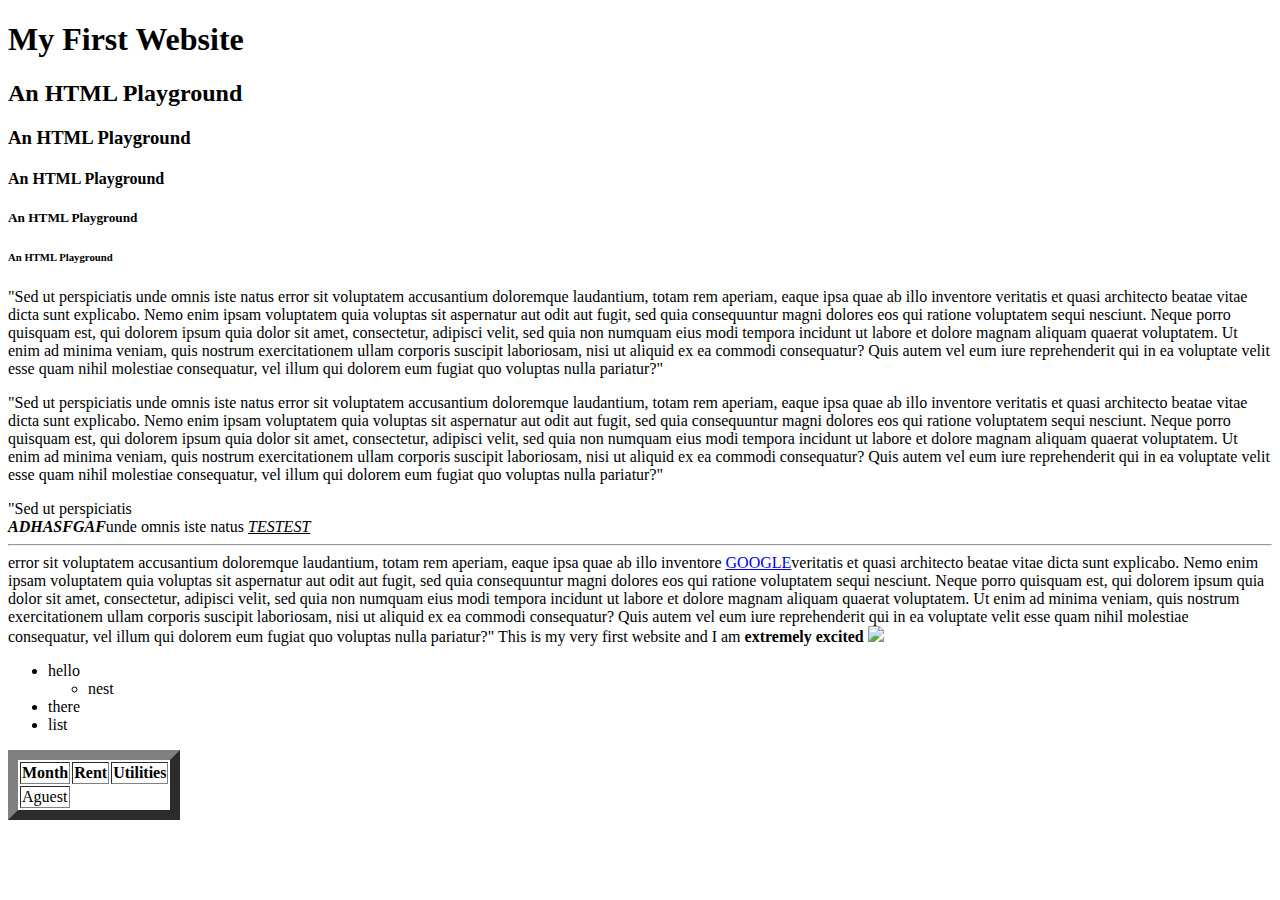
==== index.html @ 72a0f2a4 "Add files via upload" ====
<!DOCTYPE html>
<html>
	<head>
		<meta charset="utf-8">
		<meta name="viewport" content="width=device-width, initial-scale=1">
		<title>My First Website</title>
	</head>
	<body>
		<h1>My First Website</h1>
		<h2>An HTML Playground</h2>
		<h3>An HTML Playground</h3>
		<h4>An HTML Playground</h4>
		<h5>An HTML Playground</h5>
		<h6>An HTML Playground</h6>
		
		<p>
		"Sed ut perspiciatis unde omnis iste natus error sit voluptatem 
		accusantium doloremque laudantium, totam rem aperiam, eaque ipsa quae ab illo 
		inventore veritatis et quasi architecto beatae vitae dicta sunt explicabo. 
		Nemo enim ipsam voluptatem quia voluptas sit aspernatur aut odit aut fugit, 
		sed quia consequuntur magni dolores eos qui ratione voluptatem sequi nesciunt. 
		Neque porro quisquam est, qui dolorem ipsum quia dolor sit amet, consectetur, 
		adipisci velit, sed quia non numquam eius modi tempora incidunt ut labore 
		et dolore magnam aliquam quaerat voluptatem. Ut enim ad minima veniam, quis 
		nostrum exercitationem ullam corporis suscipit laboriosam, nisi ut aliquid 
		ex ea commodi consequatur? Quis autem vel eum iure reprehenderit qui in ea 
		voluptate velit esse quam nihil molestiae consequatur, vel illum qui dolorem 
		eum fugiat quo voluptas nulla pariatur?"
		</p>
		
		<p>
		"Sed ut perspiciatis unde omnis iste natus 
		error sit voluptatem accusantium doloremque 
		laudantium, totam rem aperiam, eaque ipsa quae 
		ab illo inventore veritatis et quasi architecto 
		beatae vitae dicta sunt explicabo. Nemo enim ipsam 
		voluptatem quia voluptas sit aspernatur aut odit aut 
		fugit, sed quia consequuntur magni dolores eos qui ratione 
		voluptatem sequi nesciunt. Neque porro quisquam est, 
		qui dolorem ipsum quia dolor sit amet, consectetur, 
		adipisci velit, sed quia non numquam eius modi 
		tempora incidunt ut labore et dolore magnam aliquam 
		quaerat voluptatem. Ut enim ad minima veniam, quis 
		nostrum exercitationem ullam corporis suscipit laboriosam, 
		nisi ut aliquid ex ea commodi consequatur? Quis autem 
		vel eum iure reprehenderit qui in ea voluptate velit 
		esse quam nihil molestiae consequatur, vel illum qui 
		dolorem eum fugiat quo voluptas nulla pariatur?"</p>
		
		"Sed ut perspiciatis <br>
		<b><i>ADHASFGAF</i></b>unde omnis iste natus 
		<u><em>TESTEST</em></u>
		<hr>error sit voluptatem accusantium doloremque 
		laudantium, totam rem aperiam, eaque ipsa quae 
		ab illo inventore <a href=https://www.google.com target="_blank">GOOGLE</a>veritatis et quasi architecto 
		beatae vitae dicta sunt explicabo. Nemo enim ipsam 
		voluptatem quia voluptas sit aspernatur aut odit aut 
		fugit, sed quia consequuntur magni dolores eos qui ratione 
		voluptatem sequi nesciunt. Neque porro quisquam est, 
		qui dolorem ipsum quia dolor sit amet, consectetur, 
		adipisci velit, sed quia non numquam eius modi 
		tempora incidunt ut labore et dolore magnam aliquam 
		quaerat voluptatem. Ut enim ad minima veniam, quis 
		nostrum exercitationem ullam corporis suscipit laboriosam, 
		nisi ut aliquid ex ea commodi consequatur? Quis autem 
		vel eum iure reprehenderit qui in ea voluptate velit 
		esse quam nihil molestiae consequatur, vel illum qui 
		dolorem eum fugiat quo voluptas nulla pariatur?"
	
		
	This is my very first website and I am <b>extremely excited</b>
	
	
	<img src="https://via.placeholder.com/150">
	
	<ul>
		<li>hello
			<ul>
				<li>nest</li>
				</ul>
			</li>
		<li>there</li>
		<li>list</li>
		
		</ul>


<table border="10">
	<tr>
		<th>Month</th>
		<th>Rent</th>
		<th>Utilities</th>
	</tr>
	<tr>
		<td>Aguest</td>
	</tr>
	
</table>
	</body>

</html>
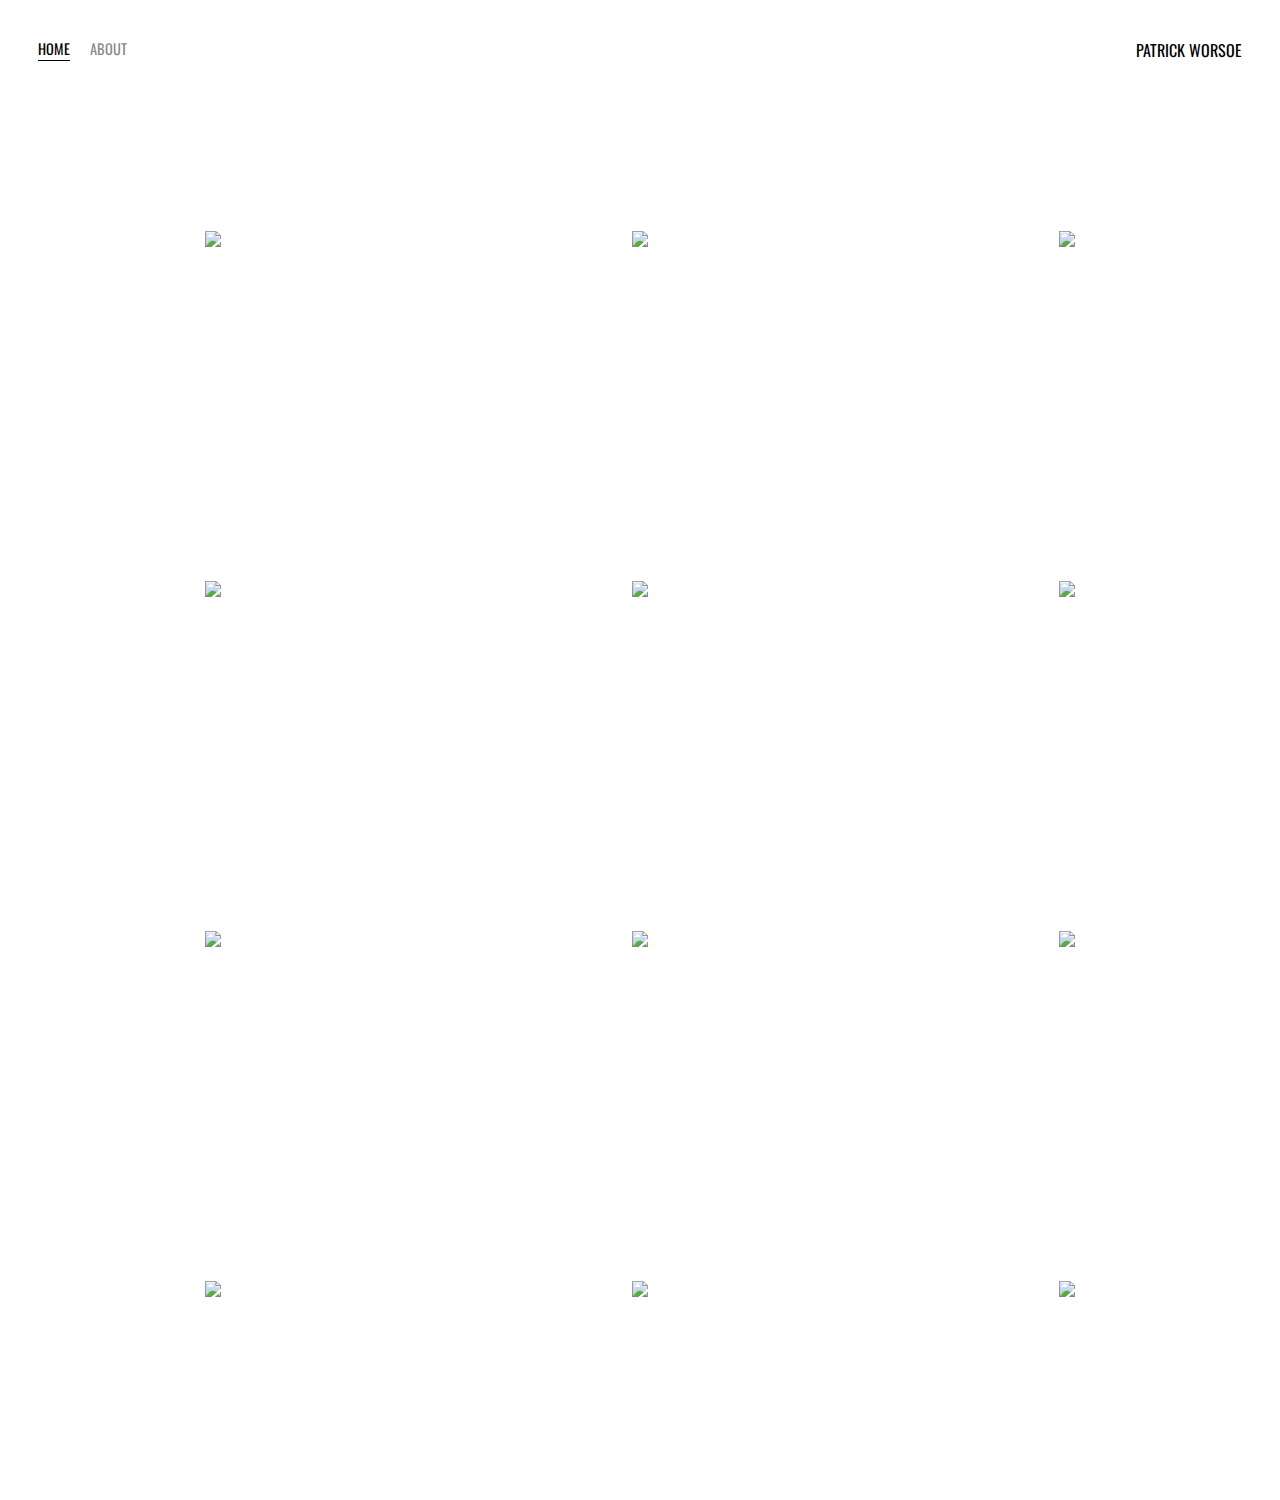
==== commit b94d57a3: "Add files via upload" ====
--- a/index.html
+++ b/index.html
@@ -1,103 +1,222 @@
 <!DOCTYPE html>
 <html>
-	<head>
-		<meta charset="utf-8">
-		<meta name="viewport" content="width=device-width, initial-scale=1">
-		<title>My First Website</title>
-	</head>
-	<body>
-		<h1>My First Website</h1>
-		<h2>An HTML Playground</h2>
-		<h3>An HTML Playground</h3>
-		<h4>An HTML Playground</h4>
-		<h5>An HTML Playground</h5>
-		<h6>An HTML Playground</h6>
-		
-		<p>
-		"Sed ut perspiciatis unde omnis iste natus error sit voluptatem 
-		accusantium doloremque laudantium, totam rem aperiam, eaque ipsa quae ab illo 
-		inventore veritatis et quasi architecto beatae vitae dicta sunt explicabo. 
-		Nemo enim ipsam voluptatem quia voluptas sit aspernatur aut odit aut fugit, 
-		sed quia consequuntur magni dolores eos qui ratione voluptatem sequi nesciunt. 
-		Neque porro quisquam est, qui dolorem ipsum quia dolor sit amet, consectetur, 
-		adipisci velit, sed quia non numquam eius modi tempora incidunt ut labore 
-		et dolore magnam aliquam quaerat voluptatem. Ut enim ad minima veniam, quis 
-		nostrum exercitationem ullam corporis suscipit laboriosam, nisi ut aliquid 
-		ex ea commodi consequatur? Quis autem vel eum iure reprehenderit qui in ea 
-		voluptate velit esse quam nihil molestiae consequatur, vel illum qui dolorem 
-		eum fugiat quo voluptas nulla pariatur?"
-		</p>
-		
-		<p>
-		"Sed ut perspiciatis unde omnis iste natus 
-		error sit voluptatem accusantium doloremque 
-		laudantium, totam rem aperiam, eaque ipsa quae 
-		ab illo inventore veritatis et quasi architecto 
-		beatae vitae dicta sunt explicabo. Nemo enim ipsam 
-		voluptatem quia voluptas sit aspernatur aut odit aut 
-		fugit, sed quia consequuntur magni dolores eos qui ratione 
-		voluptatem sequi nesciunt. Neque porro quisquam est, 
-		qui dolorem ipsum quia dolor sit amet, consectetur, 
-		adipisci velit, sed quia non numquam eius modi 
-		tempora incidunt ut labore et dolore magnam aliquam 
-		quaerat voluptatem. Ut enim ad minima veniam, quis 
-		nostrum exercitationem ullam corporis suscipit laboriosam, 
-		nisi ut aliquid ex ea commodi consequatur? Quis autem 
-		vel eum iure reprehenderit qui in ea voluptate velit 
-		esse quam nihil molestiae consequatur, vel illum qui 
-		dolorem eum fugiat quo voluptas nulla pariatur?"</p>
-		
-		"Sed ut perspiciatis <br>
-		<b><i>ADHASFGAF</i></b>unde omnis iste natus 
-		<u><em>TESTEST</em></u>
-		<hr>error sit voluptatem accusantium doloremque 
-		laudantium, totam rem aperiam, eaque ipsa quae 
-		ab illo inventore <a href=https://www.google.com target="_blank">GOOGLE</a>veritatis et quasi architecto 
-		beatae vitae dicta sunt explicabo. Nemo enim ipsam 
-		voluptatem quia voluptas sit aspernatur aut odit aut 
-		fugit, sed quia consequuntur magni dolores eos qui ratione 
-		voluptatem sequi nesciunt. Neque porro quisquam est, 
-		qui dolorem ipsum quia dolor sit amet, consectetur, 
-		adipisci velit, sed quia non numquam eius modi 
-		tempora incidunt ut labore et dolore magnam aliquam 
-		quaerat voluptatem. Ut enim ad minima veniam, quis 
-		nostrum exercitationem ullam corporis suscipit laboriosam, 
-		nisi ut aliquid ex ea commodi consequatur? Quis autem 
-		vel eum iure reprehenderit qui in ea voluptate velit 
-		esse quam nihil molestiae consequatur, vel illum qui 
-		dolorem eum fugiat quo voluptas nulla pariatur?"
+<head>
+	<meta charset="utf-8" />
+	<title>Page Title</title>
+	<link href="https://fonts.googleapis.com/css2?family=Oswald:wght@300&display=swap" rel="stylesheet">
+	<link rel="stylesheet" href="styles.css">
+</head>
+<body>
+	<div class="container">
+		<div class="nav-wrapper">
+			<div class="left-side">
+				<div class="nav-link-wrapper active-nav-link">
+					<a href="index.html">Home</a>
+				</div>
+				<div class="nav-link-wrapper">
+					<a href="aboutme.html">About</a>
+				</div>
+			</div>
+			<div class="right-side">
+				<div class="brand">
+					<div>PATRICK WORSOE</div>
+				</div>
+			</div>
+		</div>
+		
+		<div class="content-wrapper">
+			<div class="portfolio-items-wrapper">
+				
+				<div class="portfolio-item-wrapper">
+					<div class="portfolio-img-background" style="background-image:url(images/portfolio1.jpg)"></div>
+				
+					<div class="img-text-wrapper">
+						<div class="logo-wrapper">
+							<img src="images/logos/quip.png">
+						</div>
+						
+						<div class="subtitle">
+							Quips Ecommerce platform (placeholder)
+						</div>
+					</div>
+				</div>
+				
+				<div class="portfolio-item-wrapper">
+					<div class="portfolio-img-background" style="background-image:url(images/portfolio2.jpg)"></div>
+				
+					<div class="img-text-wrapper">
+						<div class="logo-wrapper">
+							<img src="images/logos/crondose.png">
+						</div>
+						
+						<div class="subtitle">
+							Quips Ecommerce platform (placeholder)
+						</div>
+					</div>
+				</div>
+				
+				<div class="portfolio-item-wrapper">
+					<div class="portfolio-img-background" style="background-image:url(images/portfolio3.jpg)"></div>
+				
+					<div class="img-text-wrapper">
+						<div class="logo-wrapper">
+							<img src="images/logos/dailysmarty.png">
+						</div>
+						
+						<div class="subtitle">
+							Quips Ecommerce platform (placeholder)
+						</div>
+					</div>
+				</div>
+				
+				<div class="portfolio-item-wrapper">
+					<div class="portfolio-img-background" style="background-image:url(images/portfolio4.jpg)"></div>
+				
+					<div class="img-text-wrapper">
+						<div class="logo-wrapper">
+							<img src="images/logos/dashtrack.png">
+						</div>
+						
+						<div class="subtitle">
+							Quips Ecommerce platform (placeholder)
+						</div>
+					</div>
+				</div>
+				
+				<div class="portfolio-item-wrapper">
+					<div class="portfolio-img-background" style="background-image:url(images/portfolio5.jpg)"></div>
+				
+					<div class="img-text-wrapper">
+						<div class="logo-wrapper">
+							<img src="images/logos/devcamp.png">
+						</div>
+						
+						<div class="subtitle">
+							Quips Ecommerce platform (placeholder)
+						</div>
+					</div>
+				</div>
+				
+				<div class="portfolio-item-wrapper">
+					<div class="portfolio-img-background" style="background-image:url(images/portfolio6.jpg)"></div>
+				
+					<div class="img-text-wrapper">
+						<div class="logo-wrapper">
+							<img src="images/logos/devtrunk.png">
+						</div>
+						
+						<div class="subtitle">
+							Quips Ecommerce platform (placeholder)
+						</div>
+					</div>
+				</div>
+				
+				<div class="portfolio-item-wrapper">
+					<div class="portfolio-img-background" style="background-image:url(images/portfolio7.jpg)"></div>
+				
+					<div class="img-text-wrapper">
+						<div class="logo-wrapper">
+							<img src="images/logos/edutechional.png">
+						</div>
+						
+						<div class="subtitle">
+							Quips Ecommerce platform (placeholder)
+						</div>
+					</div>
+				</div>
+				
+				<div class="portfolio-item-wrapper">
+					<div class="portfolio-img-background" style="background-image:url(images/portfolio8.jpg)"></div>
+				
+					<div class="img-text-wrapper">
+						<div class="logo-wrapper">
+							<img src="images/logos/eventbrite.png">
+						</div>
+						
+						<div class="subtitle">
+							Quips Ecommerce platform (placeholder)
+						</div>
+					</div>
+				</div>
+				
+				<div class="portfolio-item-wrapper">
+					<div class="portfolio-img-background" style="background-image:url(images/portfolio9.jpg)"></div>
+				
+					<div class="img-text-wrapper">
+						<div class="logo-wrapper">
+							<img src="images/logos/ministry-safe.png">
+						</div>
+						
+						<div class="subtitle">
+							Quips Ecommerce platform (placeholder)
+						</div>
+					</div>
+				</div>
+				
+				<div class="portfolio-item-wrapper">
+					<div class="portfolio-img-background" style="background-image:url(images/portfolio10.jpg)"></div>
+				
+					<div class="img-text-wrapper">
+						<div class="logo-wrapper">
+							<img src="images/logos/open-devos.png">
+						</div>
+						
+						<div class="subtitle">
+							Quips Ecommerce platform (placeholder)
+						</div>
+					</div>
+				</div>
+				
+				<div class="portfolio-item-wrapper">
+					<div class="portfolio-img-background" style="background-image:url(images/portfolio11.jpg)"></div>
+				
+					<div class="img-text-wrapper">
+						<div class="logo-wrapper">
+							<img src="images/logos/shop-hacker.png">
+						</div>
+						
+						<div class="subtitle">
+							Quips Ecommerce platform (placeholder)
+						</div>
+					</div>
+				</div>
+				
+				<div class="portfolio-item-wrapper">
+					<div class="portfolio-img-background" style="background-image:url(images/portfolio12.jpg)"></div>
+				
+					<div class="img-text-wrapper">
+						<div class="logo-wrapper">
+							<img src="images/logos/toastability.png">
+						</div>
+						
+						<div class="subtitle">
+							Quips Ecommerce platform (placeholder)
+						</div>
+					</div>
+				</div>
+				
+				
+				
+				
+			</div>
+			
+		</div>
+		
+		
+	</div>
+</body>
+<script>
+	const portfolioItems = document.querySelectorAll('.portfolio-item-wrapper')
 	
-		
-	This is my very first website and I am <b>extremely excited</b>
-	
-	
-	<img src="https://via.placeholder.com/150">
-	
-	<ul>
-		<li>hello
-			<ul>
-				<li>nest</li>
-				</ul>
-			</li>
-		<li>there</li>
-		<li>list</li>
-		
-		</ul>
-
-
-<table border="10">
-	<tr>
-		<th>Month</th>
-		<th>Rent</th>
-		<th>Utilities</th>
-	</tr>
-	<tr>
-		<td>Aguest</td>
-	</tr>
-	
-</table>
-	</body>
-
+	portfolioItems.forEach(portfolioItem => {
+		portfolioItem.addEventListener('mouseover', () => {
+			console.log(portfolioItem.childNodes[1].classList);
+			portfolioItem.childNodes[1].classList.add('img-darken');
+		})
+		
+		portfolioItem.addEventListener('mouseout', () => {
+			portfolioItem.childNodes[1].classList.remove('img-darken');
+		})
+	})
+</script>
 </html>
-
-
--- a/styles.css
+++ b/styles.css
@@ -0,0 +1,126 @@
+/*Master styles*/
+body {
+	font-family: 'Oswald', sans-serif;
+	margin: 0px;
+	}
+
+.container {
+	display: grid;
+	grid-template-columns: 1fr;
+}
+
+/*Nav styles*/
+.nav-wrapper {
+	display: flex;
+	justify-content: space-between;
+	padding: 38px;
+	}
+
+.left-side {
+	display: flex;
+	
+	}
+
+.nav-wrapper > .left-side > div {
+	margin-right: 20px;
+	font-size: 0.9em;
+	text-transform: uppercase;
+	}
+
+.nav-link-wrapper {
+	height: 22px;
+	border-bottom: 1px solid transparent;
+	transition: border-bottom 0.5s;
+	}
+
+.nav-link-wrapper a {
+	color: #8a8a8a;
+	text-decoration: none;
+	transition: color 0.5s;
+	}
+	
+.nav-link-wrapper:hover {
+	border-bottom: 1px solid black;
+	}
+	
+.nav-link-wrapper a:hover {
+	color: black;
+	}
+	
+.active-nav-link {
+	border-bottom: 1px solid black;
+	}
+	
+.active-nav-link a {
+	color: black !important;
+	}
+/*Portfolio styles*/
+
+.portfolio-items-wrapper {
+	display: grid;
+	grid-template-columns: 1fr 1fr 1fr;
+	}
+	
+.portfolio-item-wrapper {
+	position: relative;
+	}
+	
+.portfolio-img-background {
+	height: 350px;
+	width: 100%;
+	background-size: cover;
+	background-position: center;
+	background-repeat: no-repeat;
+	}
+
+.img-text-wrapper {
+	position: absolute;
+	top: 0;
+	display: flex;
+	flex-direction: column;
+	justify-content: center;
+	align-items: center;
+	height: 100%;
+	text-align: center;
+	padding-left: 100px;
+	padding-right: 100px;
+	}
+
+.logo-wrapper img {
+	width: 50%;
+	margin-bottom: 20px;
+	}
+
+.img-text-wrapper .subtitle {
+	transition: 1s;
+	font-weight: 600;
+	color: transparent;
+	}
+
+.img-text-wrapper:hover .subtitle {
+	font-weight: 600;
+	color: lightseagreen;
+	}
+	
+.img-darken {
+	transition: 1s;
+	filter: brightness(10%);
+	}
+
+/*About Page*/
+.two-column-wrapper {
+	display: grid;
+	grid-template-columns: 1fr 1fr;
+	}
+	
+.profile-image-wrapper img {
+	width: 100%;
+	}
+	
+.profile-content-wrapper {
+	padding: 30px;
+	}
+	
+.profile-content-wrapper h1 {
+	color: lightseagreen;
+	}
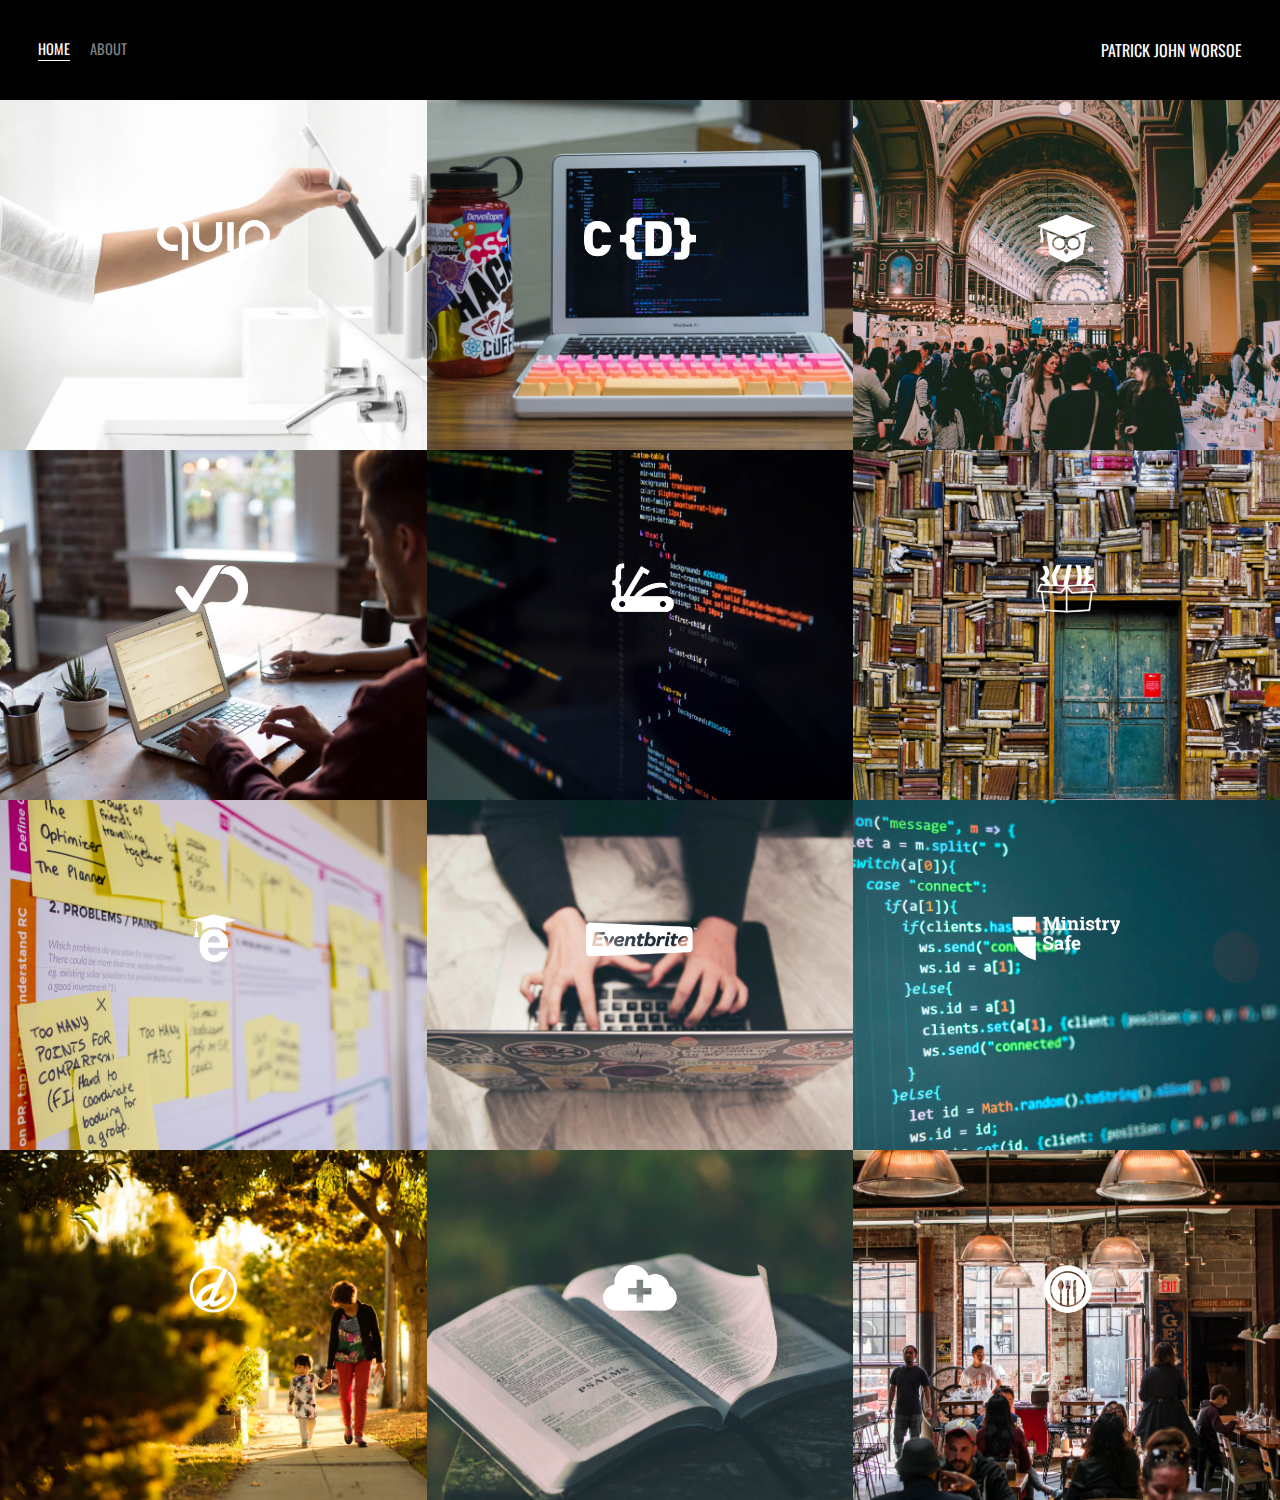
==== commit 1f5cab55: "Add files via upload" ====
--- a/index.html
+++ b/index.html
@@ -19,7 +19,7 @@
 			</div>
 			<div class="right-side">
 				<div class="brand">
-					<div>PATRICK WORSOE</div>
+					<div>PATRICK JOHN WORSOE</div>
 				</div>
 			</div>
 		</div>
@@ -211,11 +211,13 @@
 	portfolioItems.forEach(portfolioItem => {
 		portfolioItem.addEventListener('mouseover', () => {
 			console.log(portfolioItem.childNodes[1].classList);
+			portfolioItem.childNodes[1].classList.remove('img-brighten');
 			portfolioItem.childNodes[1].classList.add('img-darken');
 		})
 		
 		portfolioItem.addEventListener('mouseout', () => {
 			portfolioItem.childNodes[1].classList.remove('img-darken');
+			portfolioItem.childNodes[1].classList.add('img-brighten');
 		})
 	})
 </script>
--- a/styles.css
+++ b/styles.css
@@ -2,6 +2,7 @@
 body {
 	font-family: 'Oswald', sans-serif;
 	margin: 0px;
+	background-color: black;
 	}
 
 .container {
@@ -27,6 +28,10 @@
 	text-transform: uppercase;
 	}
 
+.brand {
+	color: white;
+	}
+
 .nav-link-wrapper {
 	height: 22px;
 	border-bottom: 1px solid transparent;
@@ -34,25 +39,25 @@
 	}
 
 .nav-link-wrapper a {
-	color: #8a8a8a;
+	color: gray;
 	text-decoration: none;
 	transition: color 0.5s;
 	}
 	
 .nav-link-wrapper:hover {
-	border-bottom: 1px solid black;
+	border-bottom: 1px white;
 	}
 	
 .nav-link-wrapper a:hover {
-	color: black;
+	color: white;
 	}
 	
 .active-nav-link {
-	border-bottom: 1px solid black;
+	border-bottom: 1px solid white;
 	}
 	
 .active-nav-link a {
-	color: black !important;
+	color: white !important;
 	}
 /*Portfolio styles*/
 
@@ -106,6 +111,11 @@
 	transition: 1s;
 	filter: brightness(10%);
 	}
+	
+.img-brighten {
+	transition: 1s;
+	filter: brightness(100%);
+	}
 
 /*About Page*/
 .two-column-wrapper {
@@ -114,13 +124,20 @@
 	}
 	
 .profile-image-wrapper img {
-	width: 100%;
+	width: 50%;
+	padding: 40px;
+	padding-left: 100px;
 	}
 	
 .profile-content-wrapper {
-	padding: 30px;
+	padding: 50px;
+	padding-right: 350px;
 	}
 	
 .profile-content-wrapper h1 {
 	color: lightseagreen;
 	}
+	
+.profile-content-wrapper p {
+	color: white;
+	}
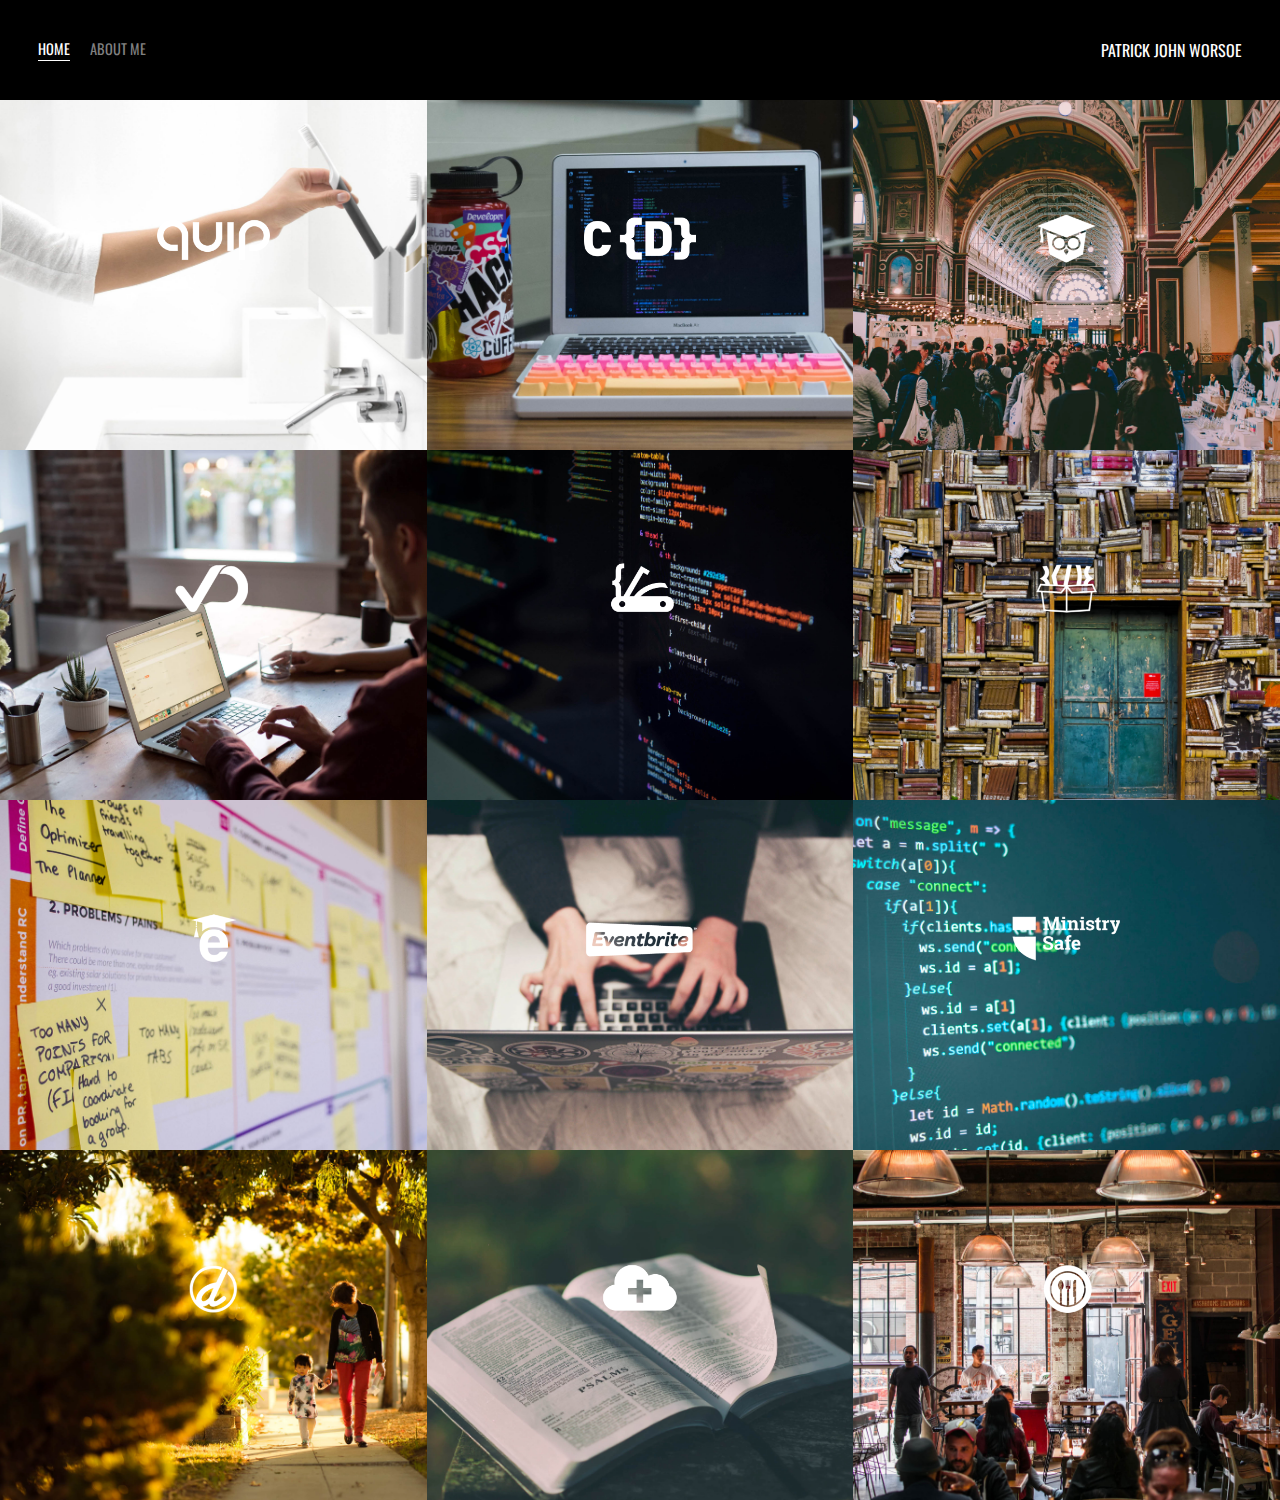
==== commit 5dc185df: "Update index.html" ====
--- a/index.html
+++ b/index.html
@@ -14,7 +14,7 @@
 					<a href="index.html">Home</a>
 				</div>
 				<div class="nav-link-wrapper">
-					<a href="aboutme.html">About</a>
+					<a href="aboutme.html">About Me</a>
 				</div>
 			</div>
 			<div class="right-side">
